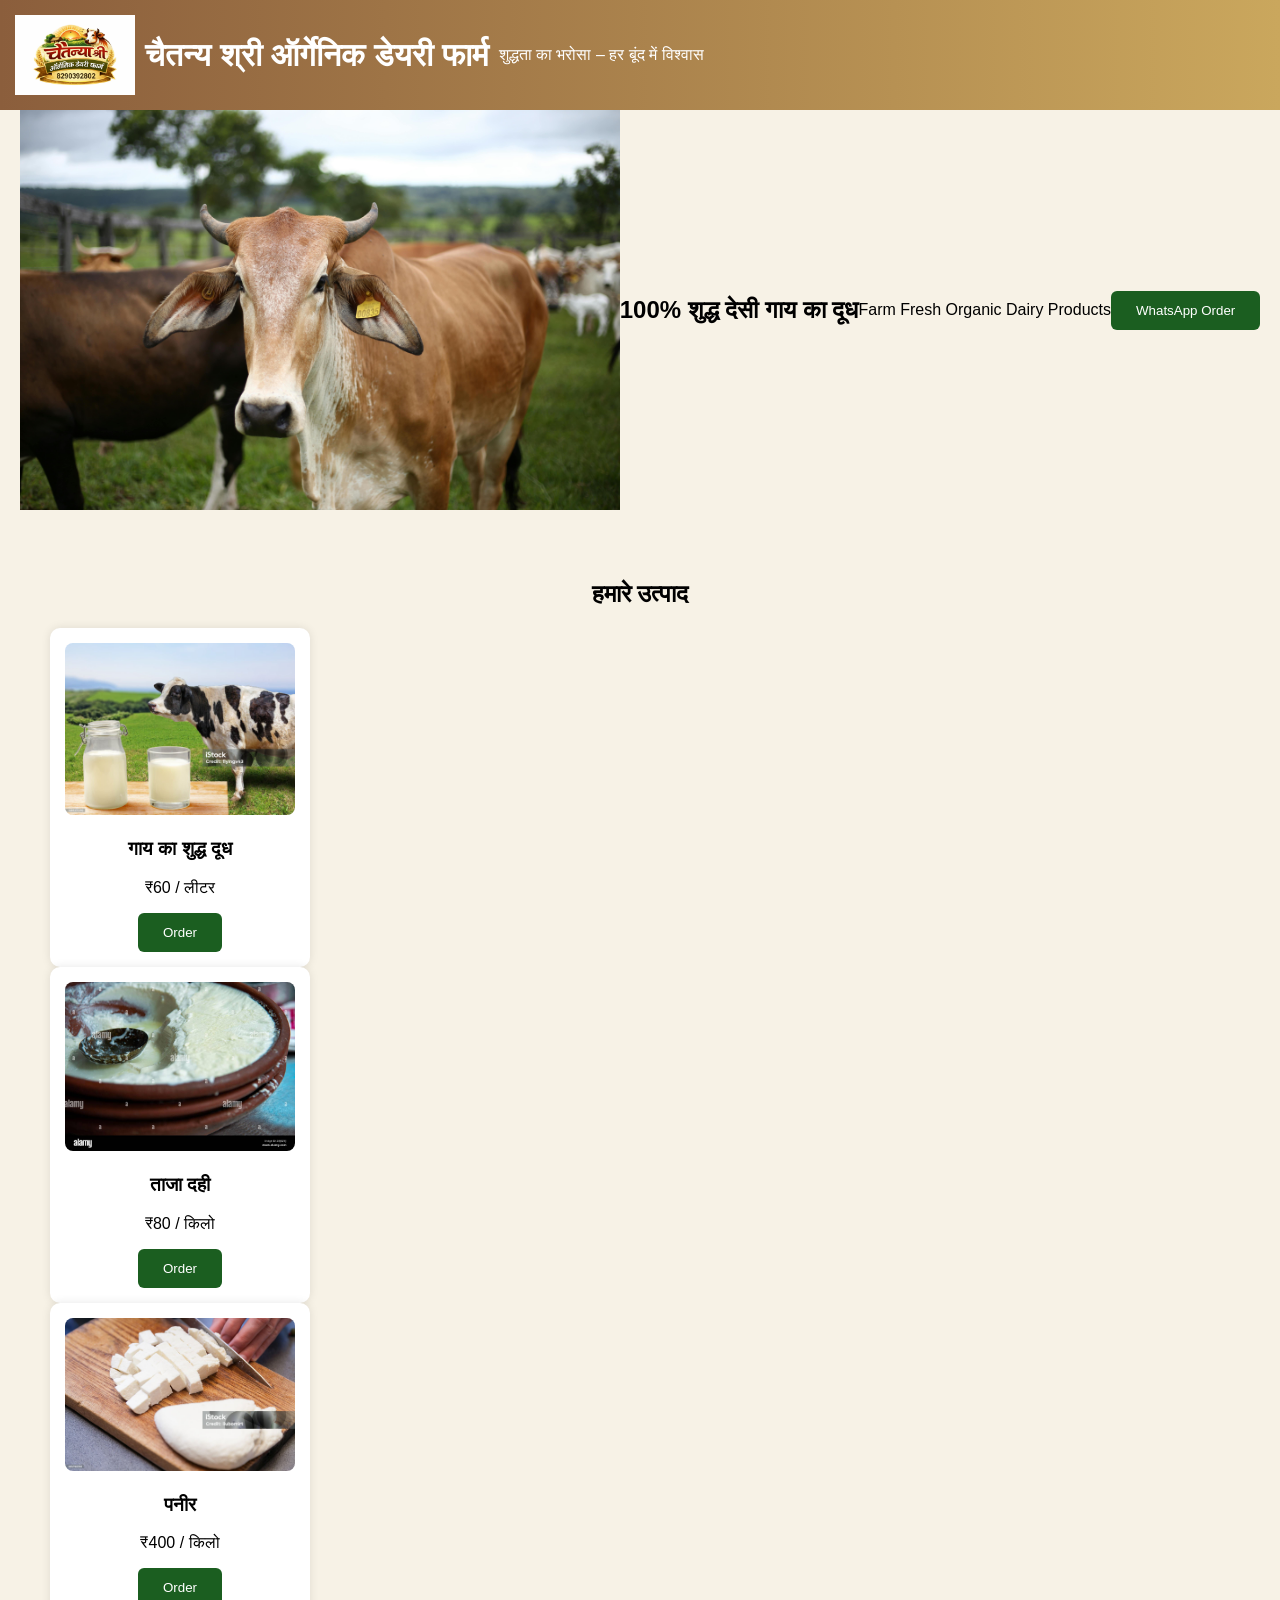
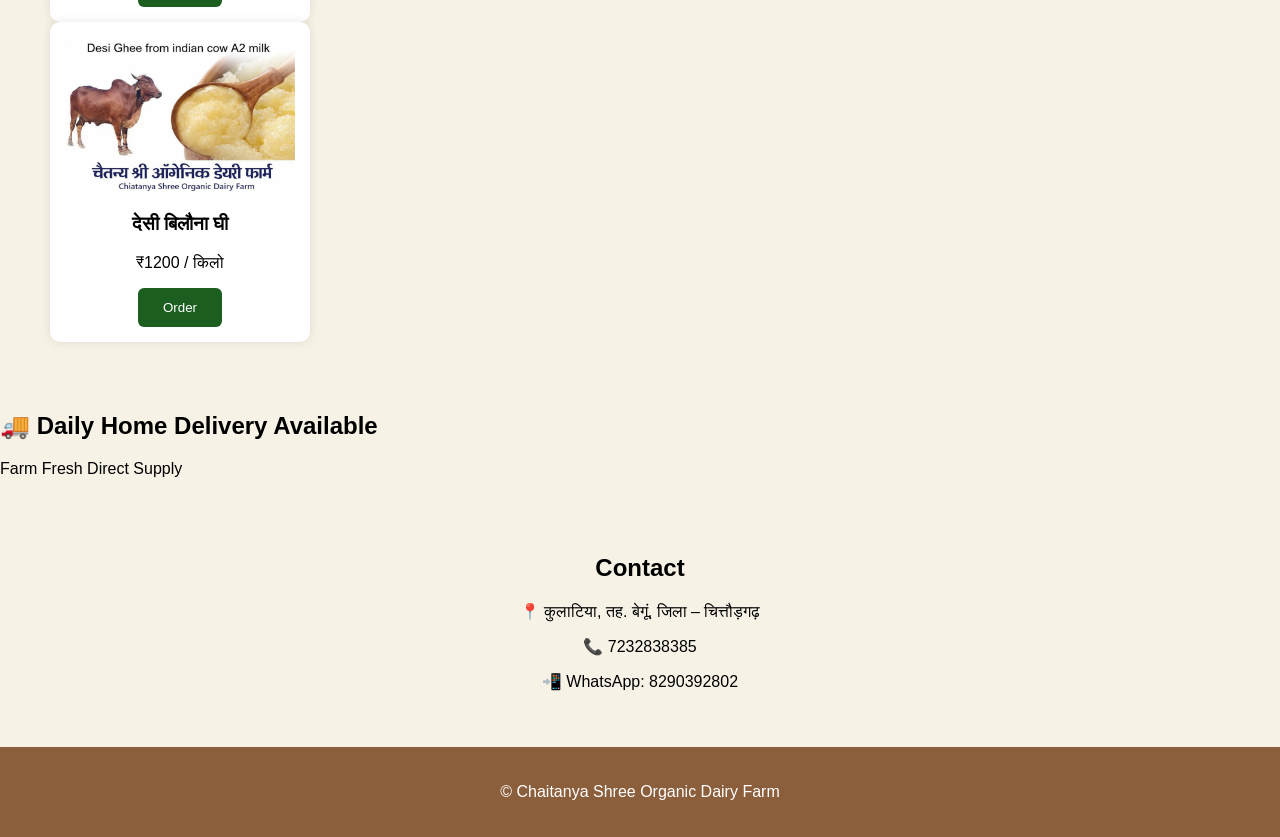
==== index.html @ 64e3fe4b "Update index.html" ====
<!DOCTYPE html>
<html lang="hi">
<head>

<meta charset="UTF-8">
<meta name="viewport" content="width=device-width, initial-scale=1.0">

<title>चैतन्य श्री ऑर्गेनिक डेयरी फार्म</title>

<link rel="stylesheet" href="style.css">

</head>

<body>

<header>

<div class="logo-area">

<img src="logo.png" width="120">

<h1>चैतन्य श्री ऑर्गेनिक डेयरी फार्म</h1>

<p>शुद्धता का भरोसा – हर बूंद में विश्वास</p>

</div>

</header>


<section class="hero">

<img src="pexels-gabrielacheloni-2191425 - Copy.jpg" width="600">

<h2>100% शुद्ध देसी गाय का दूध</h2>

<p>Farm Fresh Organic Dairy Products</p>

<button onclick="orderNow()">WhatsApp Order</button>

</section>


<section class="products">

<h2>हमारे उत्पाद</h2>


<div class="product">

<img src="milk.jpg" width="250">

<h3>गाय का शुद्ध दूध</h3>

<p>₹60 / लीटर</p>

<button onclick="orderNow()">Order</button>

</div>


<div class="product">

<img src="sweet-curd-or-sweet-dahi-2BJ02NJ.jpg" width="250">

<h3>ताजा दही</h3>

<p>₹80 / किलो</p>

<button onclick="orderNow()">Order</button>

</div>


<div class="product">

<img src="paneer.jpg" width="250">

<h3>पनीर</h3>

<p>₹400 / किलो</p>

<button onclick="orderNow()">Order</button>

</div>


<div class="product">

<img src="ghee.png" width="250">

<h3>देसी बिलौना घी</h3>

<p>₹1200 / किलो</p>

<button onclick="orderNow()">Order</button>

</div>


</section>


<section class="delivery">

<h2>🚚 Daily Home Delivery Available</h2>

<p>Farm Fresh Direct Supply</p>

</section>


<section class="contact">

<h2>Contact</h2>

<p>📍 कुलाटिया, तह. बेगूं, जिला – चित्तौड़गढ़</p>

<p>📞 7232838385</p>

<p>📲 WhatsApp: 8290392802</p>

</section>


<footer>

<p>© Chaitanya Shree Organic Dairy Farm</p>

</footer>


<script src="script.js"></script>

</body>
</html>
---- style.css ----
body{
font-family:Arial;
margin:0;
background:#f7f2e6;
}

/* HEADER */

header{
background:linear-gradient(to right,#8b5e3c,#caa75d);
padding:15px;
color:white;
}

.nav-container{
display:flex;
justify-content:space-between;
align-items:center;
max-width:1100px;
margin:auto;
}

.logo-area{
display:flex;
align-items:center;
gap:10px;
}

.logo{
width:60px;
border-radius:6px;
}

nav a{
color:white;
text-decoration:none;
margin:0 10px;
font-weight:bold;
}

/* HERO */

.hero{
background:url("images/cow.jpg");
background-size:cover;
background-position:center;
height:400px;
display:flex;
align-items:center;
justify-content:center;
}

.hero-overlay{
background:rgba(0,0,0,0.5);
padding:40px;
color:white;
text-align:center;
border-radius:10px;
}

/* BUTTON */

button{
background:#1b5e20;
color:white;
border:none;
padding:12px 25px;
cursor:pointer;
border-radius:6px;
}

/* PRODUCTS */

.products{
padding:50px;
text-align:center;
}

.product-grid{
display:flex;
flex-wrap:wrap;
justify-content:center;
gap:30px;
}

.product{
width:230px;
background:white;
padding:15px;
border-radius:10px;
box-shadow:0 0 10px rgba(0,0,0,0.1);
}

.product img{
width:100%;
border-radius:8px;
}

.price{
color:#1b5e20;
font-weight:bold;
}

/* STORY */

.story{
background:#f0e4c3;
padding:40px;
text-align:center;
}

/* GALLERY */

.gallery{
padding:40px;
text-align:center;
}

.gallery-grid{
display:flex;
flex-wrap:wrap;
justify-content:center;
gap:20px;
}

.gallery-grid img{
width:250px;
border-radius:10px;
}

/* REVIEWS */

.reviews{
background:#eee;
padding:40px;
text-align:center;
}

.review{
background:white;
padding:20px;
margin:10px auto;
max-width:400px;
border-radius:10px;
}

/* CONTACT */

.contact{
padding:40px;
text-align:center;
}

/* FOOTER */

footer{
background:#8b5e3c;
color:white;
text-align:center;
padding:20px;
}

/* WHATSAPP */

.whatsapp-float{
position:fixed;
bottom:20px;
right:20px;
background:#25d366;
color:white;
font-size:25px;
padding:15px;
border-radius:50%;
text-decoration:none;
}
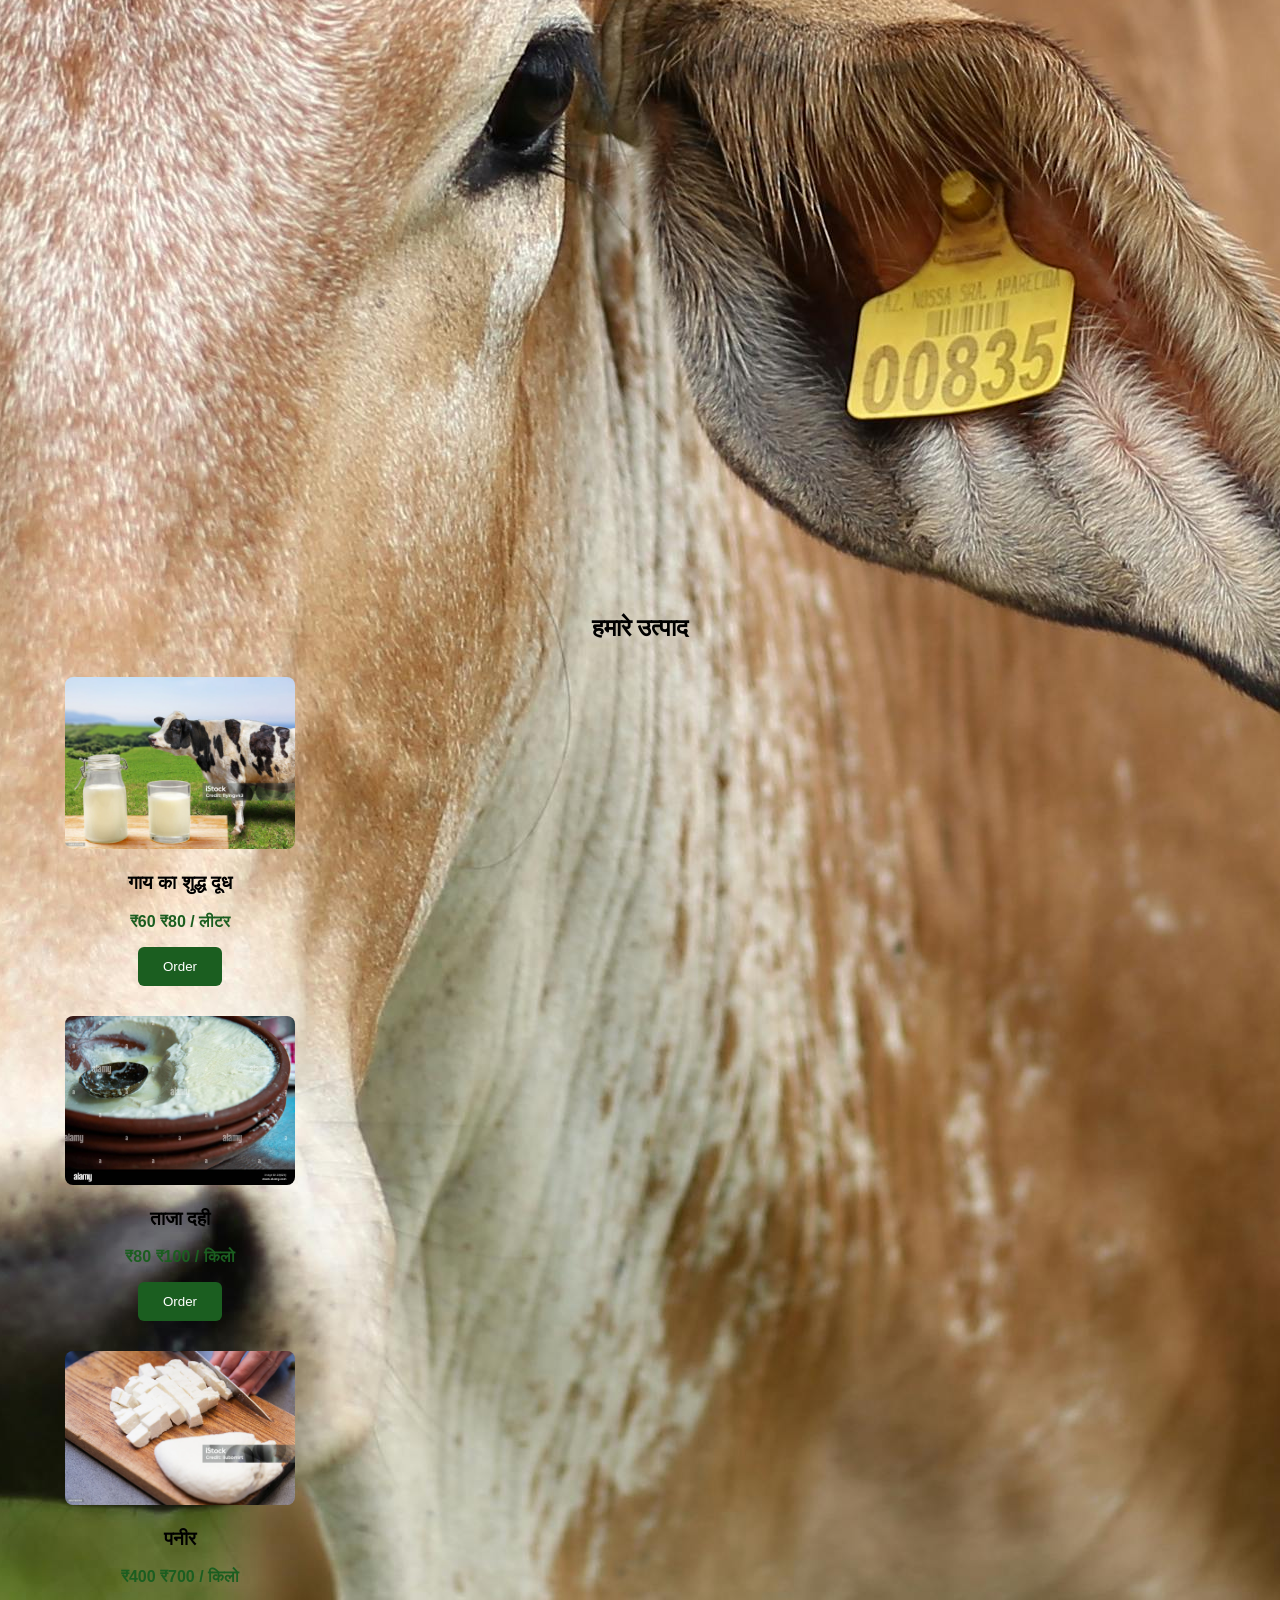
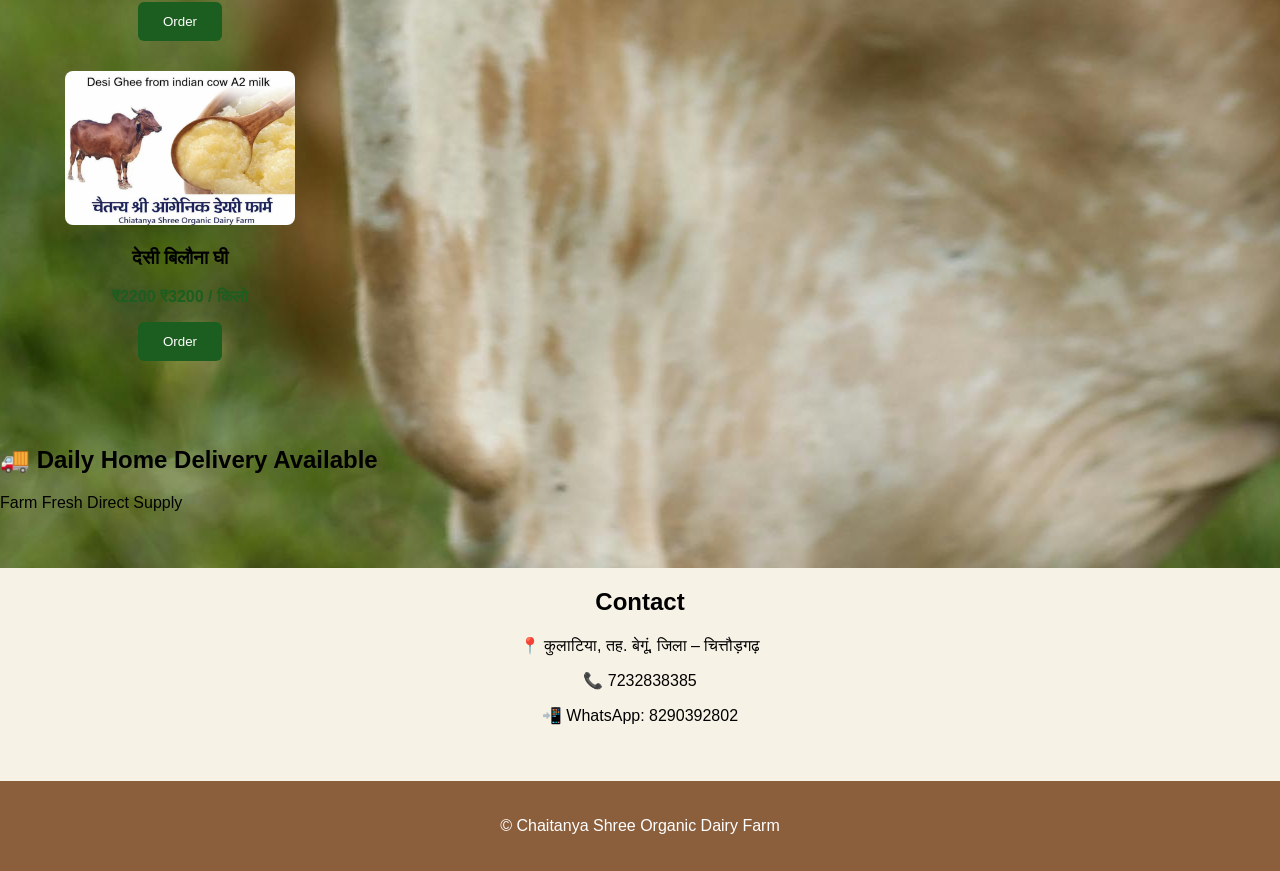
==== commit 296573e9: "Update index.html" ====
--- a/index.html
+++ b/index.html
@@ -17,11 +17,15 @@
 
 <div class="logo-area">
 
-<img src="logo.png" width="120">
+<img src="logo.png" class="logo">
+
+<div>
 
 <h1>चैतन्य श्री ऑर्गेनिक डेयरी फार्म</h1>
 
 <p>शुद्धता का भरोसा – हर बूंद में विश्वास</p>
+
+</div>
 
 </div>
 
@@ -30,7 +34,7 @@
 
 <section class="hero">
 
-<img src="pexels-gabrielacheloni-2191425 - Copy.jpg" width="600">
+<img src="pexels-gabrielacheloni-2191425 - Copy.jpg">
 
 <h2>100% शुद्ध देसी गाय का दूध</h2>
 
@@ -48,11 +52,14 @@
 
 <div class="product">
 
-<img src="milk.jpg" width="250">
+<img src="milk.jpg">
 
 <h3>गाय का शुद्ध दूध</h3>
 
-<p>₹60 / लीटर</p>
+<p class="price">
+<span class="new">₹60</span>
+<span class="old">₹80</span> / लीटर
+</p>
 
 <button onclick="orderNow()">Order</button>
 
@@ -61,11 +68,14 @@
 
 <div class="product">
 
-<img src="sweet-curd-or-sweet-dahi-2BJ02NJ.jpg" width="250">
+<img src="sweet-curd-or-sweet-dahi-2BJ02NJ.jpg">
 
 <h3>ताजा दही</h3>
 
-<p>₹80 / किलो</p>
+<p class="price">
+<span class="new">₹80</span>
+<span class="old">₹100</span> / किलो
+</p>
 
 <button onclick="orderNow()">Order</button>
 
@@ -74,11 +84,14 @@
 
 <div class="product">
 
-<img src="paneer.jpg" width="250">
+<img src="paneer.jpg">
 
 <h3>पनीर</h3>
 
-<p>₹400 / किलो</p>
+<p class="price">
+<span class="new">₹400</span>
+<span class="old">₹700</span> / किलो
+</p>
 
 <button onclick="orderNow()">Order</button>
 
@@ -87,11 +100,14 @@
 
 <div class="product">
 
-<img src="ghee.png" width="250">
+<img src="ghee.png">
 
 <h3>देसी बिलौना घी</h3>
 
-<p>₹1200 / किलो</p>
+<p class="price">
+<span class="new">₹2200</span>
+<span class="old">₹3200</span> / किलो
+</p>
 
 <button onclick="orderNow()">Order</button>
 
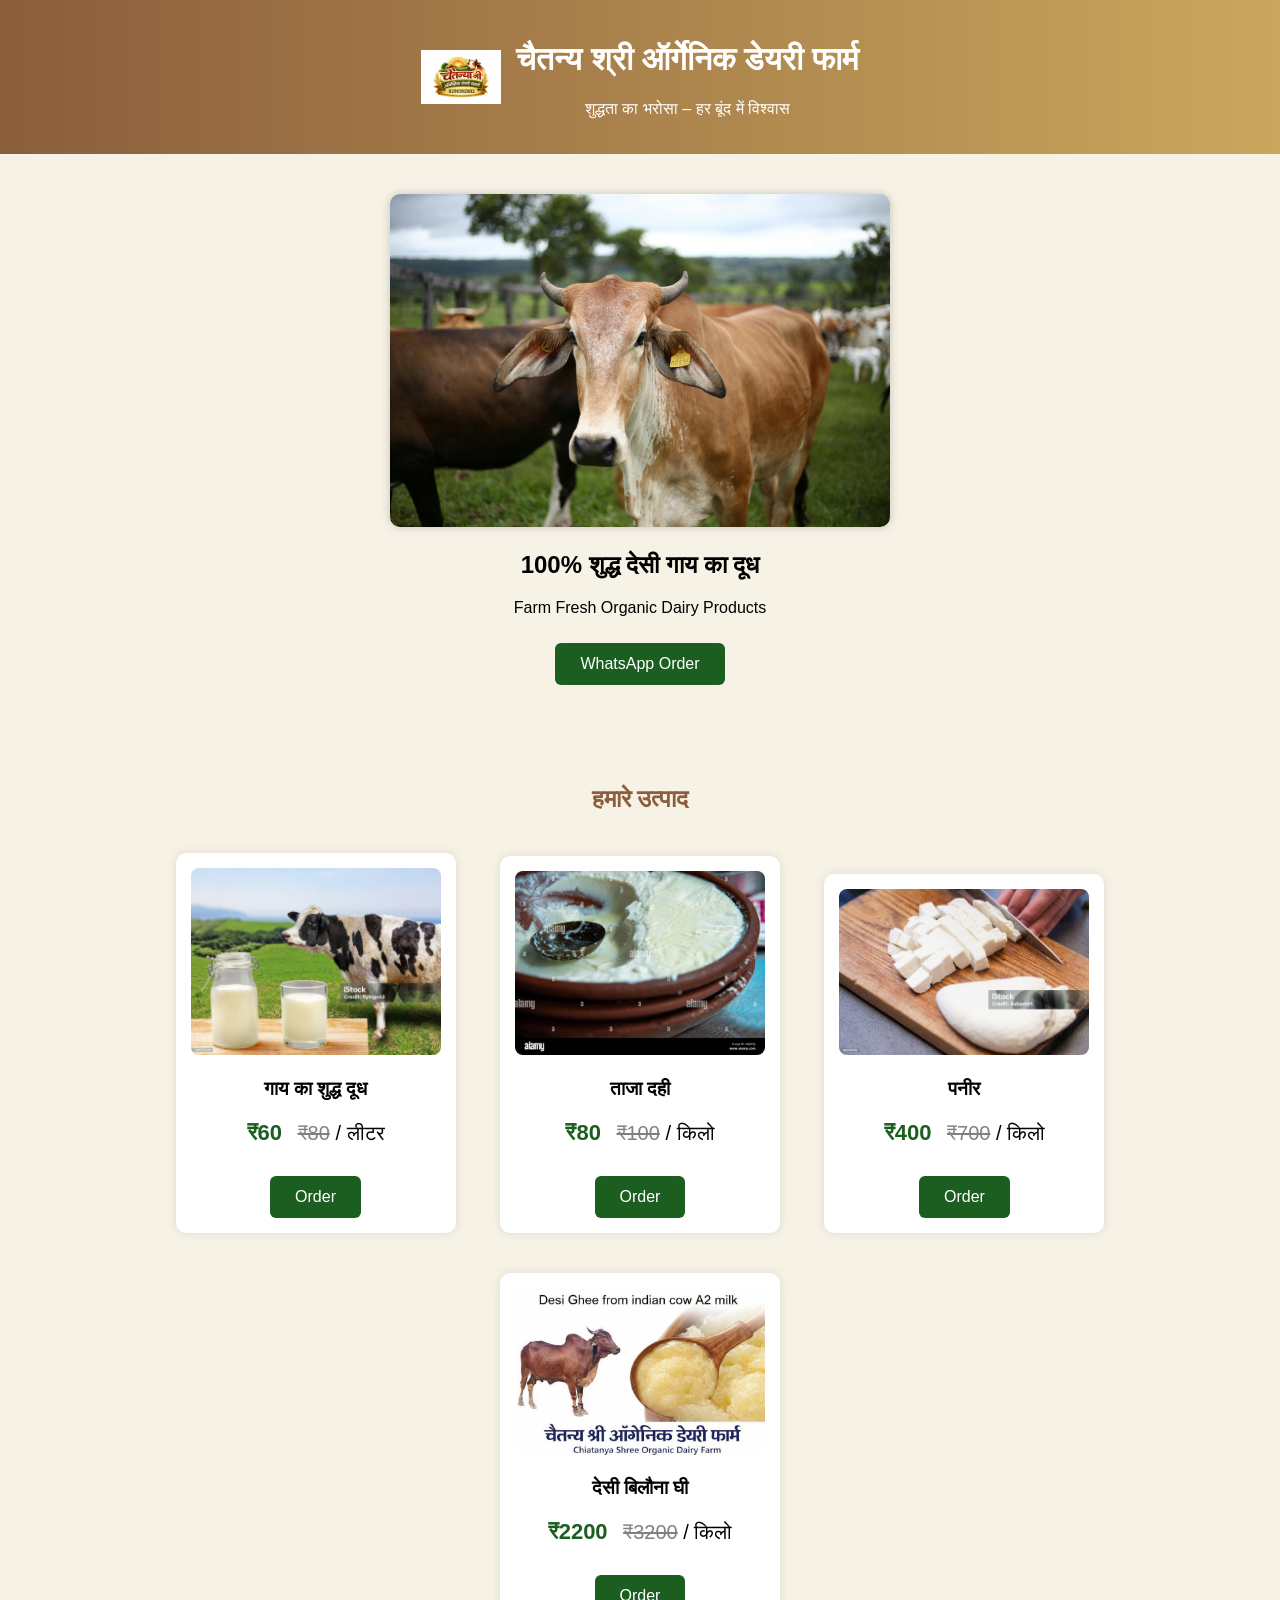
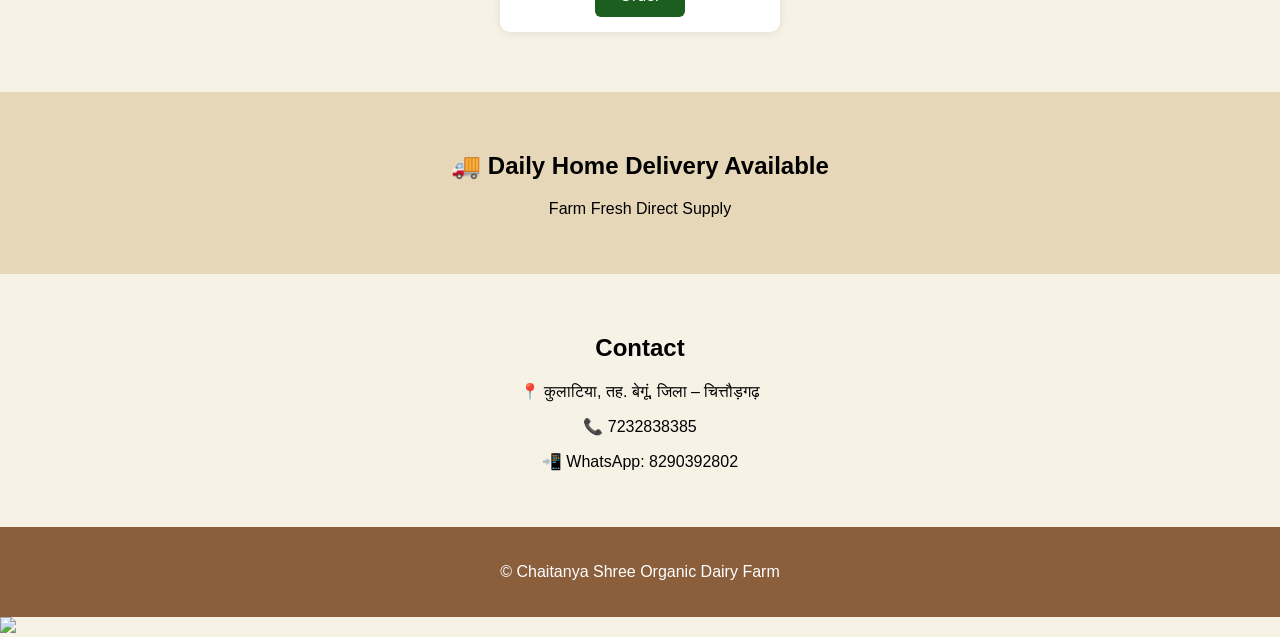
==== commit c6d68772: "Update index.html" ====
--- a/index.html
+++ b/index.html
@@ -57,8 +57,10 @@
 <h3>गाय का शुद्ध दूध</h3>
 
 <p class="price">
+
 <span class="new">₹60</span>
 <span class="old">₹80</span> / लीटर
+
 </p>
 
 <button onclick="orderNow()">Order</button>
@@ -73,8 +75,10 @@
 <h3>ताजा दही</h3>
 
 <p class="price">
+
 <span class="new">₹80</span>
 <span class="old">₹100</span> / किलो
+
 </p>
 
 <button onclick="orderNow()">Order</button>
@@ -89,8 +93,10 @@
 <h3>पनीर</h3>
 
 <p class="price">
+
 <span class="new">₹400</span>
 <span class="old">₹700</span> / किलो
+
 </p>
 
 <button onclick="orderNow()">Order</button>
@@ -105,8 +111,10 @@
 <h3>देसी बिलौना घी</h3>
 
 <p class="price">
+
 <span class="new">₹2200</span>
 <span class="old">₹3200</span> / किलो
+
 </p>
 
 <button onclick="orderNow()">Order</button>
@@ -146,6 +154,15 @@
 </footer>
 
 
+<!-- Floating WhatsApp Button -->
+
+<a href="https://wa.me/918290392802" class="whatsapp-float" target="_blank">
+
+<img src="https://cdn-icons-png.flaticon.com/512/733/733585.png">
+
+</a>
+
+
 <script src="script.js"></script>
 
 </body>
--- a/style.css
+++ b/style.css
@@ -1,175 +1,213 @@
 body{
-font-family:Arial;
+
+font-family: Arial;
+
 margin:0;
+
 background:#f7f2e6;
-}
+
+}
+
 
 /* HEADER */
 
 header{
+
 background:linear-gradient(to right,#8b5e3c,#caa75d);
+
+color:white;
+
+padding:20px;
+
+text-align:center;
+
+}
+
+.logo-area{
+
+display:flex;
+
+align-items:center;
+
+justify-content:center;
+
+gap:15px;
+
+}
+
+.logo{
+
+width:80px;
+
+}
+
+
+/* HERO */
+
+.hero{
+
+text-align:center;
+
+padding:40px;
+
+}
+
+.hero img{
+
+width:80%;
+
+max-width:500px;
+
+border-radius:10px;
+
+box-shadow:0 0 10px rgba(0,0,0,0.2);
+
+}
+
+
+/* BUTTON */
+
+button{
+
+background:#1b5e20;
+
+color:white;
+
+border:none;
+
+padding:12px 25px;
+
+margin-top:10px;
+
+cursor:pointer;
+
+border-radius:6px;
+
+font-size:16px;
+
+}
+
+button:hover{
+
+background:#2e7d32;
+
+}
+
+
+/* PRODUCTS */
+
+.products{
+
+padding:40px;
+
+text-align:center;
+
+}
+
+.products h2{
+
+color:#8b5e3c;
+
+}
+
+.product{
+
+display:inline-block;
+
+width:250px;
+
+margin:20px;
+
+background:white;
+
 padding:15px;
+
+border-radius:10px;
+
+box-shadow:0 0 10px rgba(0,0,0,0.1);
+
+transition:0.3s;
+
+}
+
+.product:hover{
+
+transform:scale(1.05);
+
+}
+
+.product img{
+
+width:100%;
+
+border-radius:8px;
+
+}
+
+
+/* PRICE */
+
+.price{
+
+font-size:20px;
+
+}
+
+.old{
+
+text-decoration:line-through;
+
+color:gray;
+
+margin-left:10px;
+
+}
+
+.new{
+
+color:#1b5e20;
+
+font-weight:bold;
+
+font-size:22px;
+
+}
+
+
+/* DELIVERY */
+
+.delivery{
+
+background:#e6d7b9;
+
+padding:40px;
+
+text-align:center;
+
+}
+
+
+/* CONTACT */
+
+.contact{
+
+padding:40px;
+
+text-align:center;
+
+}
+
+
+/* FOOTER */
+
+footer{
+
+background:#8b5e3c;
+
 color:white;
-}
-
-.nav-container{
-display:flex;
-justify-content:space-between;
-align-items:center;
-max-width:1100px;
-margin:auto;
-}
-
-.logo-area{
-display:flex;
-align-items:center;
-gap:10px;
-}
-
-.logo{
-width:60px;
-border-radius:6px;
-}
-
-nav a{
-color:white;
-text-decoration:none;
-margin:0 10px;
-font-weight:bold;
-}
-
-/* HERO */
-
-.hero{
-background:url("images/cow.jpg");
-background-size:cover;
-background-position:center;
-height:400px;
-display:flex;
-align-items:center;
-justify-content:center;
-}
-
-.hero-overlay{
-background:rgba(0,0,0,0.5);
-padding:40px;
-color:white;
-text-align:center;
-border-radius:10px;
-}
-
-/* BUTTON */
-
-button{
-background:#1b5e20;
-color:white;
-border:none;
-padding:12px 25px;
-cursor:pointer;
-border-radius:6px;
-}
-
-/* PRODUCTS */
-
-.products{
-padding:50px;
-text-align:center;
-}
-
-.product-grid{
-display:flex;
-flex-wrap:wrap;
-justify-content:center;
-gap:30px;
-}
-
-.product{
-width:230px;
-background:white;
-padding:15px;
-border-radius:10px;
-box-shadow:0 0 10px rgba(0,0,0,0.1);
-}
-
-.product img{
-width:100%;
-border-radius:8px;
-}
-
-.price{
-color:#1b5e20;
-font-weight:bold;
-}
-
-/* STORY */
-
-.story{
-background:#f0e4c3;
-padding:40px;
-text-align:center;
-}
-
-/* GALLERY */
-
-.gallery{
-padding:40px;
-text-align:center;
-}
-
-.gallery-grid{
-display:flex;
-flex-wrap:wrap;
-justify-content:center;
-gap:20px;
-}
-
-.gallery-grid img{
-width:250px;
-border-radius:10px;
-}
-
-/* REVIEWS */
-
-.reviews{
-background:#eee;
-padding:40px;
-text-align:center;
-}
-
-.review{
-background:white;
+
+text-align:center;
+
 padding:20px;
-margin:10px auto;
-max-width:400px;
-border-radius:10px;
-}
-
-/* CONTACT */
-
-.contact{
-padding:40px;
-text-align:center;
-}
-
-/* FOOTER */
-
-footer{
-background:#8b5e3c;
-color:white;
-text-align:center;
-padding:20px;
-}
-
-/* WHATSAPP */
-
-.whatsapp-float{
-position:fixed;
-bottom:20px;
-right:20px;
-background:#25d366;
-color:white;
-font-size:25px;
-padding:15px;
-border-radius:50%;
-text-decoration:none;
-}
+
+}
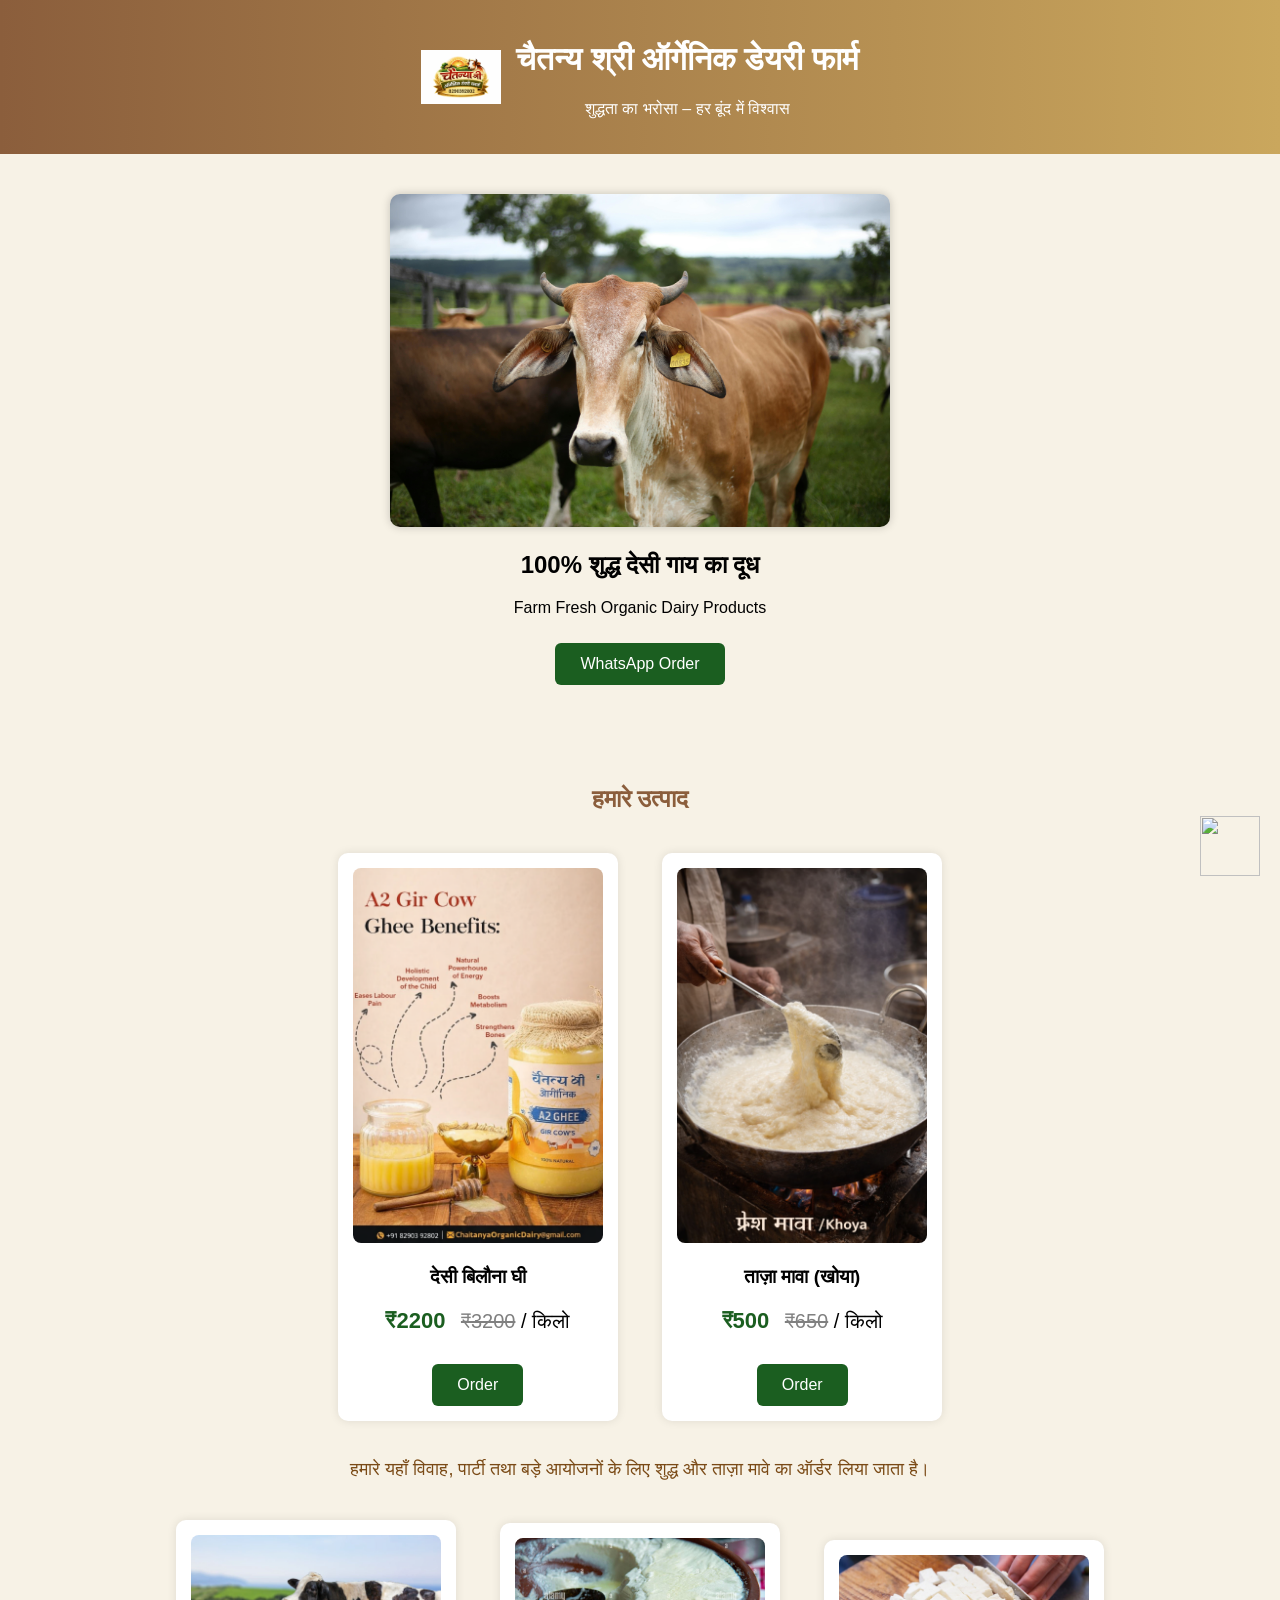
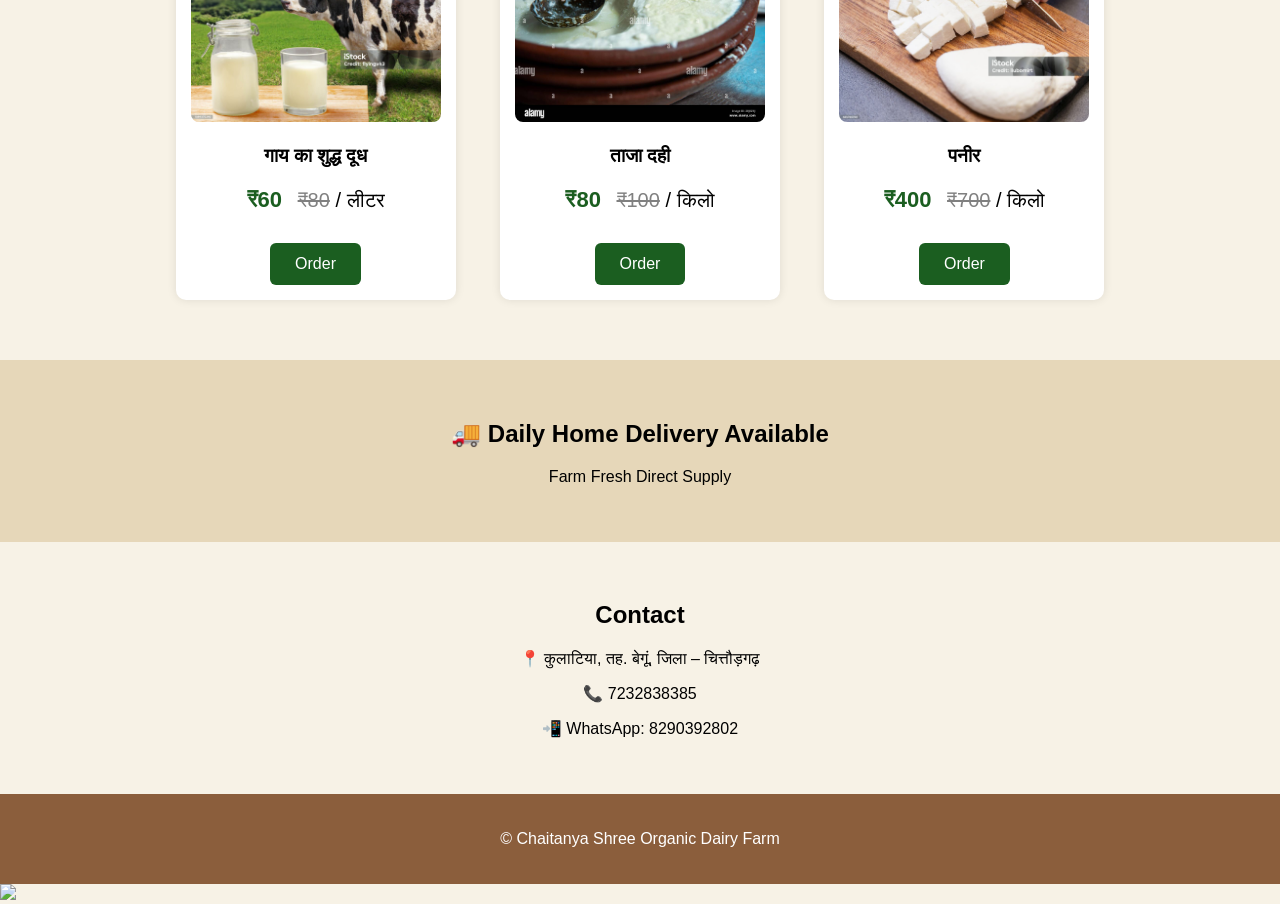
==== commit 4d7fe15d: "Update index.html" ====
--- a/index.html
+++ b/index.html
@@ -1,4 +1,5 @@
 <!DOCTYPE html>
+
 <html lang="hi">
 <head>
 
@@ -31,7 +32,6 @@
 
 </header>
 
-
 <section class="hero">
 
 <img src="pexels-gabrielacheloni-2191425 - Copy.jpg">
@@ -44,11 +44,53 @@
 
 </section>
 
-
 <section class="products">
 
 <h2>हमारे उत्पाद</h2>
 
+<!-- GHEE FIRST -->
+
+<div class="product">
+
+<img src="nuwe ghee.png">
+
+<h3>देसी बिलौना घी</h3>
+
+<p class="price">
+
+<span class="new">₹2200</span> <span class="old">₹3200</span> / किलो
+
+</p>
+
+<button onclick="orderNow()">Order</button>
+
+</div>
+
+<!-- MAWA SECOND -->
+
+<div class="product">
+
+<img src="mawa.png">
+
+<h3>ताज़ा मावा (खोया)</h3>
+
+<p class="price">
+
+<span class="new">₹500</span> <span class="old">₹650</span> / किलो
+
+</p>
+
+<button onclick="orderNow()">Order</button>
+
+</div>
+
+<p style="text-align:center;font-size:18px;color:#7a4a16;margin-bottom:20px;">
+
+हमारे यहाँ विवाह, पार्टी तथा बड़े आयोजनों के लिए शुद्ध और ताज़ा मावे का ऑर्डर लिया जाता है।
+
+</p>
+
+<!-- MILK -->
 
 <div class="product">
 
@@ -58,8 +100,7 @@
 
 <p class="price">
 
-<span class="new">₹60</span>
-<span class="old">₹80</span> / लीटर
+<span class="new">₹60</span> <span class="old">₹80</span> / लीटर
 
 </p>
 
@@ -67,6 +108,7 @@
 
 </div>
 
+<!-- DAHI -->
 
 <div class="product">
 
@@ -76,8 +118,7 @@
 
 <p class="price">
 
-<span class="new">₹80</span>
-<span class="old">₹100</span> / किलो
+<span class="new">₹80</span> <span class="old">₹100</span> / किलो
 
 </p>
 
@@ -85,6 +126,7 @@
 
 </div>
 
+<!-- PANEER -->
 
 <div class="product">
 
@@ -94,8 +136,7 @@
 
 <p class="price">
 
-<span class="new">₹400</span>
-<span class="old">₹700</span> / किलो
+<span class="new">₹400</span> <span class="old">₹700</span> / किलो
 
 </p>
 
@@ -103,27 +144,7 @@
 
 </div>
 
-
-<div class="product">
-
-<img src="ghee.png">
-
-<h3>देसी बिलौना घी</h3>
-
-<p class="price">
-
-<span class="new">₹2200</span>
-<span class="old">₹3200</span> / किलो
-
-</p>
-
-<button onclick="orderNow()">Order</button>
-
-</div>
-
-
 </section>
-
 
 <section class="delivery">
 
@@ -132,7 +153,6 @@
 <p>Farm Fresh Direct Supply</p>
 
 </section>
-
 
 <section class="contact">
 
@@ -146,13 +166,11 @@
 
 </section>
 
-
 <footer>
 
 <p>© Chaitanya Shree Organic Dairy Farm</p>
 
 </footer>
-
 
 <!-- Floating WhatsApp Button -->
 
@@ -162,6 +180,13 @@
 
 </a>
 
+<!-- Floating Instagram Button -->
+
+<a href="https://instagram.com/Chaitanya_dairy_farm_09" class="insta-float" target="_blank">
+
+<img src="https://cdn-icons-png.flaticon.com/512/2111/2111463.png">
+
+</a>
 
 <script src="script.js"></script>
 
--- a/style.css
+++ b/style.css
@@ -1,9 +1,7 @@
 body{
 
 font-family: Arial;
-
 margin:0;
-
 background:#f7f2e6;
 
 }
@@ -14,11 +12,8 @@
 header{
 
 background:linear-gradient(to right,#8b5e3c,#caa75d);
-
 color:white;
-
 padding:20px;
-
 text-align:center;
 
 }
@@ -26,11 +21,8 @@
 .logo-area{
 
 display:flex;
-
 align-items:center;
-
 justify-content:center;
-
 gap:15px;
 
 }
@@ -47,7 +39,6 @@
 .hero{
 
 text-align:center;
-
 padding:40px;
 
 }
@@ -55,11 +46,8 @@
 .hero img{
 
 width:80%;
-
 max-width:500px;
-
 border-radius:10px;
-
 box-shadow:0 0 10px rgba(0,0,0,0.2);
 
 }
@@ -70,19 +58,12 @@
 button{
 
 background:#1b5e20;
-
 color:white;
-
 border:none;
-
 padding:12px 25px;
-
 margin-top:10px;
-
 cursor:pointer;
-
 border-radius:6px;
-
 font-size:16px;
 
 }
@@ -99,7 +80,6 @@
 .products{
 
 padding:40px;
-
 text-align:center;
 
 }
@@ -113,19 +93,12 @@
 .product{
 
 display:inline-block;
-
 width:250px;
-
 margin:20px;
-
 background:white;
-
 padding:15px;
-
 border-radius:10px;
-
 box-shadow:0 0 10px rgba(0,0,0,0.1);
-
 transition:0.3s;
 
 }
@@ -139,7 +112,6 @@
 .product img{
 
 width:100%;
-
 border-radius:8px;
 
 }
@@ -156,9 +128,7 @@
 .old{
 
 text-decoration:line-through;
-
 color:gray;
-
 margin-left:10px;
 
 }
@@ -166,9 +136,7 @@
 .new{
 
 color:#1b5e20;
-
 font-weight:bold;
-
 font-size:22px;
 
 }
@@ -179,9 +147,7 @@
 .delivery{
 
 background:#e6d7b9;
-
 padding:40px;
-
 text-align:center;
 
 }
@@ -192,7 +158,6 @@
 .contact{
 
 padding:40px;
-
 text-align:center;
 
 }
@@ -203,11 +168,27 @@
 footer{
 
 background:#8b5e3c;
-
 color:white;
-
 text-align:center;
-
 padding:20px;
 
 }
+
+
+/* WHATSAPP FLOAT */
+
+.whatsapp-float{
+
+position:fixed;
+bottom:20px;
+right:20px;
+z-index:100;
+
+}
+
+.whatsapp-float img{
+
+width:60px;
+height:60px;
+
+}
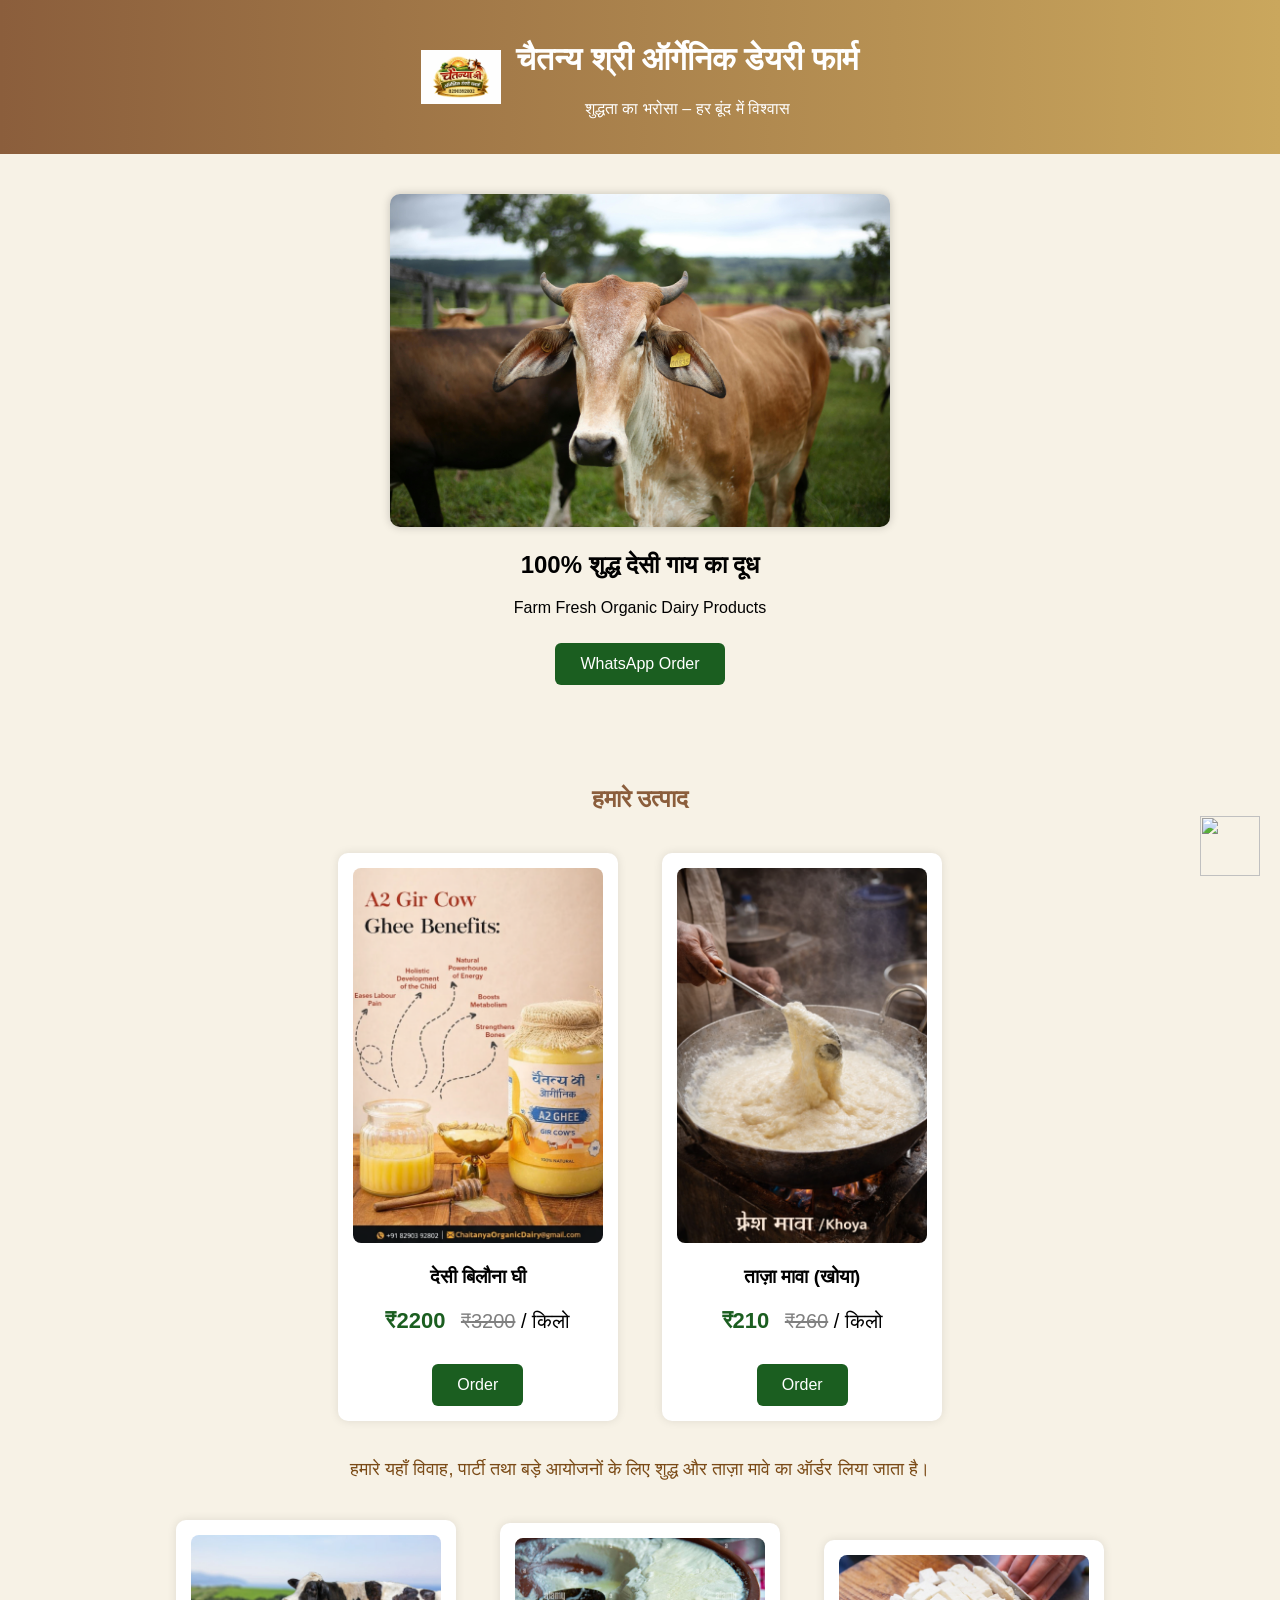
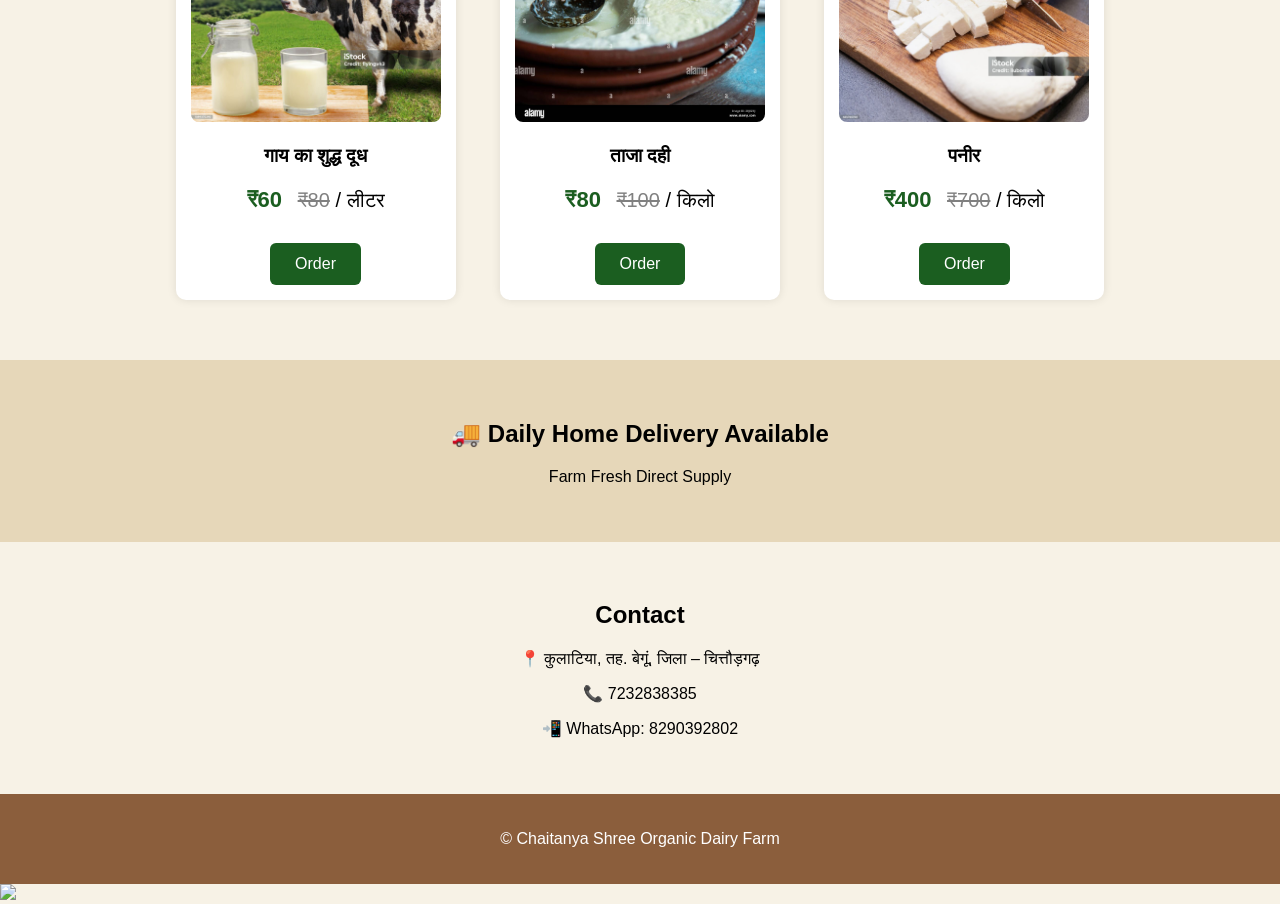
==== commit 33bf35fe: "Update index.html" ====
--- a/index.html
+++ b/index.html
@@ -48,7 +48,7 @@
 
 <h2>हमारे उत्पाद</h2>
 
-<!-- GHEE FIRST -->
+<!-- GHEE -->
 
 <div class="product">
 
@@ -66,7 +66,7 @@
 
 </div>
 
-<!-- MAWA SECOND -->
+<!-- MAWA -->
 
 <div class="product">
 
@@ -76,7 +76,7 @@
 
 <p class="price">
 
-<span class="new">₹500</span> <span class="old">₹650</span> / किलो
+<span class="new">₹210</span> <span class="old">₹260</span> / किलो
 
 </p>
 
@@ -172,19 +172,19 @@
 
 </footer>
 
-<!-- Floating WhatsApp Button -->
+<!-- WhatsApp Button -->
 
 <a href="https://wa.me/918290392802" class="whatsapp-float" target="_blank">
 
-<img src="https://cdn-icons-png.flaticon.com/512/733/733585.png">
+<img src="https://cdn-icons-png.flaticon.com/512/733/733585.png" width="55">
 
 </a>
 
-<!-- Floating Instagram Button -->
+<!-- Instagram Button -->
 
 <a href="https://instagram.com/Chaitanya_dairy_farm_09" class="insta-float" target="_blank">
 
-<img src="https://cdn-icons-png.flaticon.com/512/2111/2111463.png">
+<img src="https://cdn-icons-png.flaticon.com/512/2111/2111463.png" width="45">
 
 </a>
 
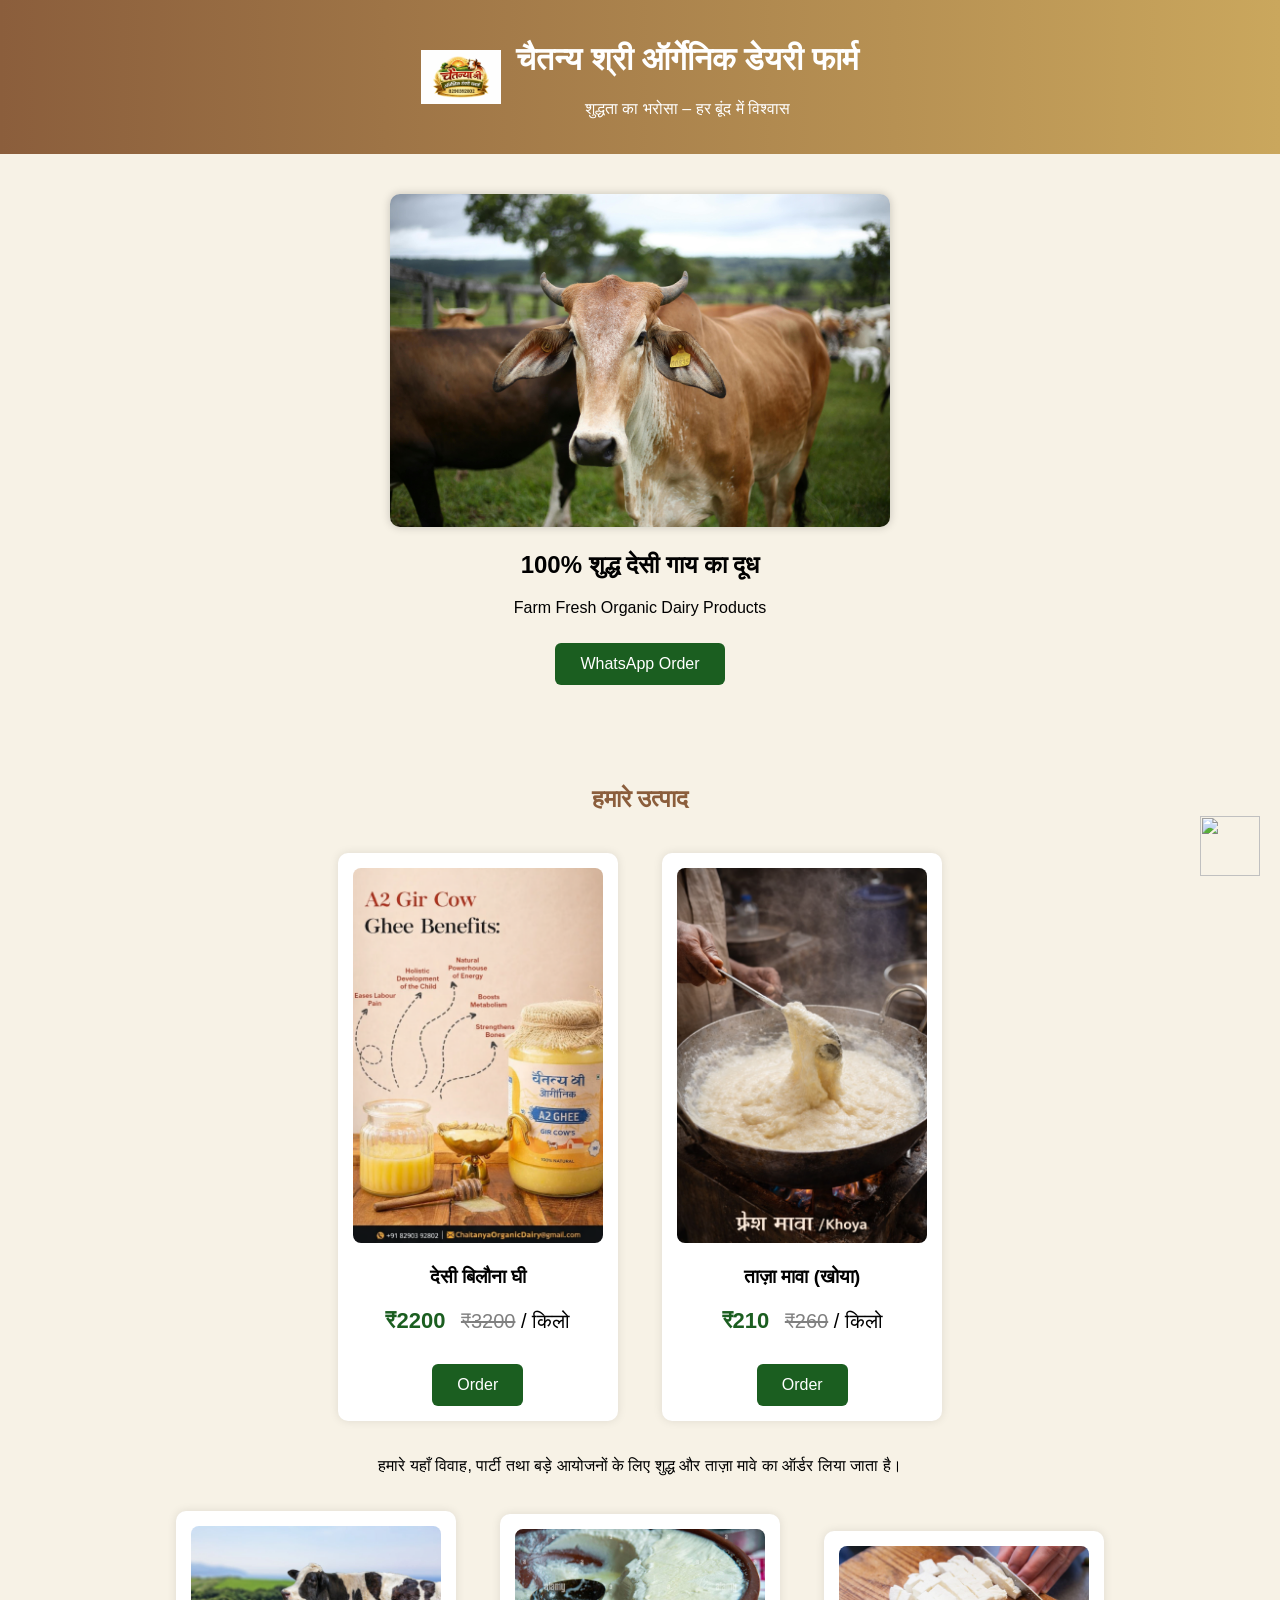
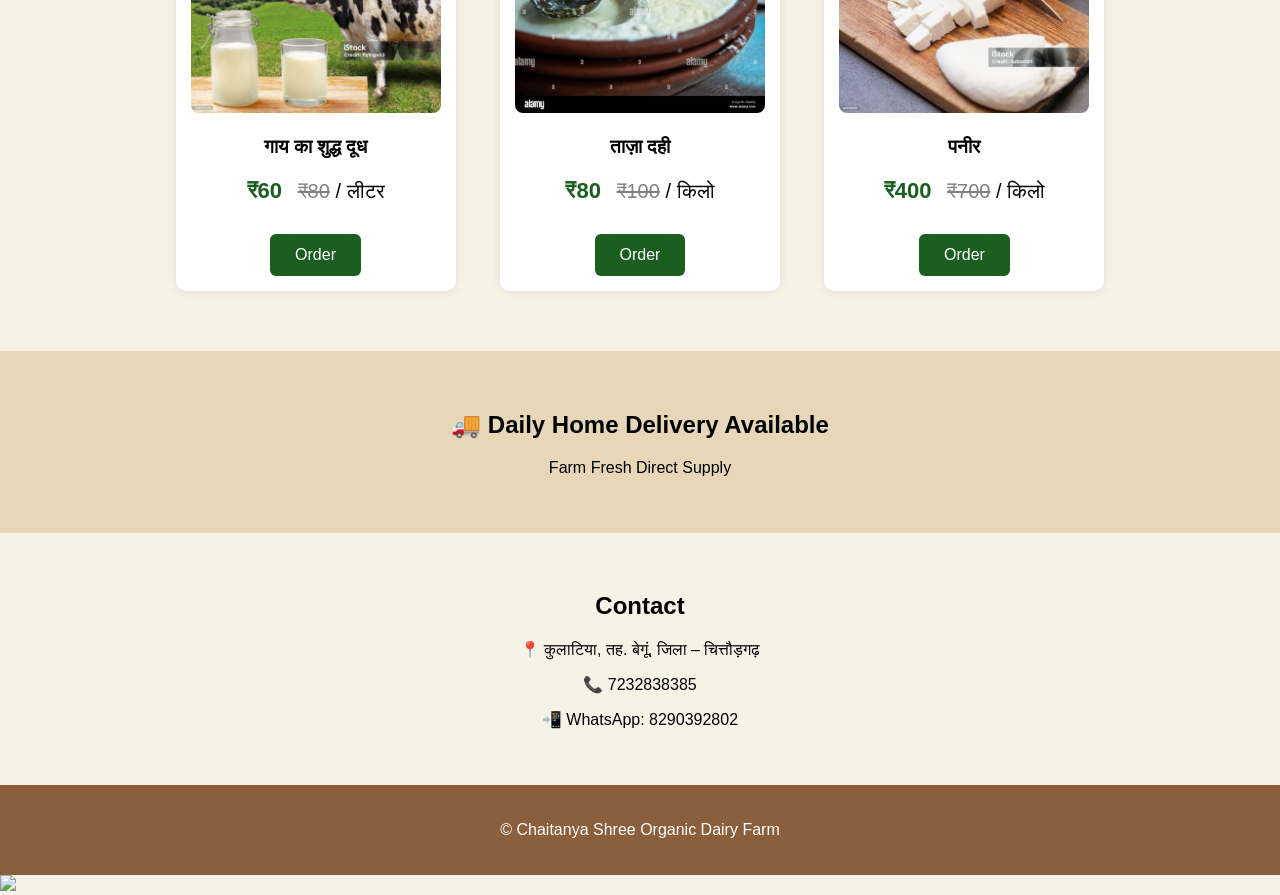
==== commit 0434bde4: "Update index.html" ====
--- a/index.html
+++ b/index.html
@@ -84,7 +84,7 @@
 
 </div>
 
-<p style="text-align:center;font-size:18px;color:#7a4a16;margin-bottom:20px;">
+<p class="mava-text">
 
 हमारे यहाँ विवाह, पार्टी तथा बड़े आयोजनों के लिए शुद्ध और ताज़ा मावे का ऑर्डर लिया जाता है।
 
@@ -114,7 +114,7 @@
 
 <img src="sweet-curd-or-sweet-dahi-2BJ02NJ.jpg">
 
-<h3>ताजा दही</h3>
+<h3>ताज़ा दही</h3>
 
 <p class="price">
 
@@ -172,19 +172,19 @@
 
 </footer>
 
-<!-- WhatsApp Button -->
+<!-- WhatsApp Floating Button -->
 
 <a href="https://wa.me/918290392802" class="whatsapp-float" target="_blank">
 
-<img src="https://cdn-icons-png.flaticon.com/512/733/733585.png" width="55">
+<img src="https://cdn-icons-png.flaticon.com/512/733/733585.png">
 
 </a>
 
-<!-- Instagram Button -->
+<!-- Instagram Floating Button -->
 
-<a href="https://instagram.com/Chaitanya_dairy_farm_09" class="insta-float" target="_blank">
+<a href="https://instagram.com/" class="insta-float" target="_blank">
 
-<img src="https://cdn-icons-png.flaticon.com/512/2111/2111463.png" width="45">
+<img src="https://cdn-icons-png.flaticon.com/512/2111/2111463.png">
 
 </a>
 
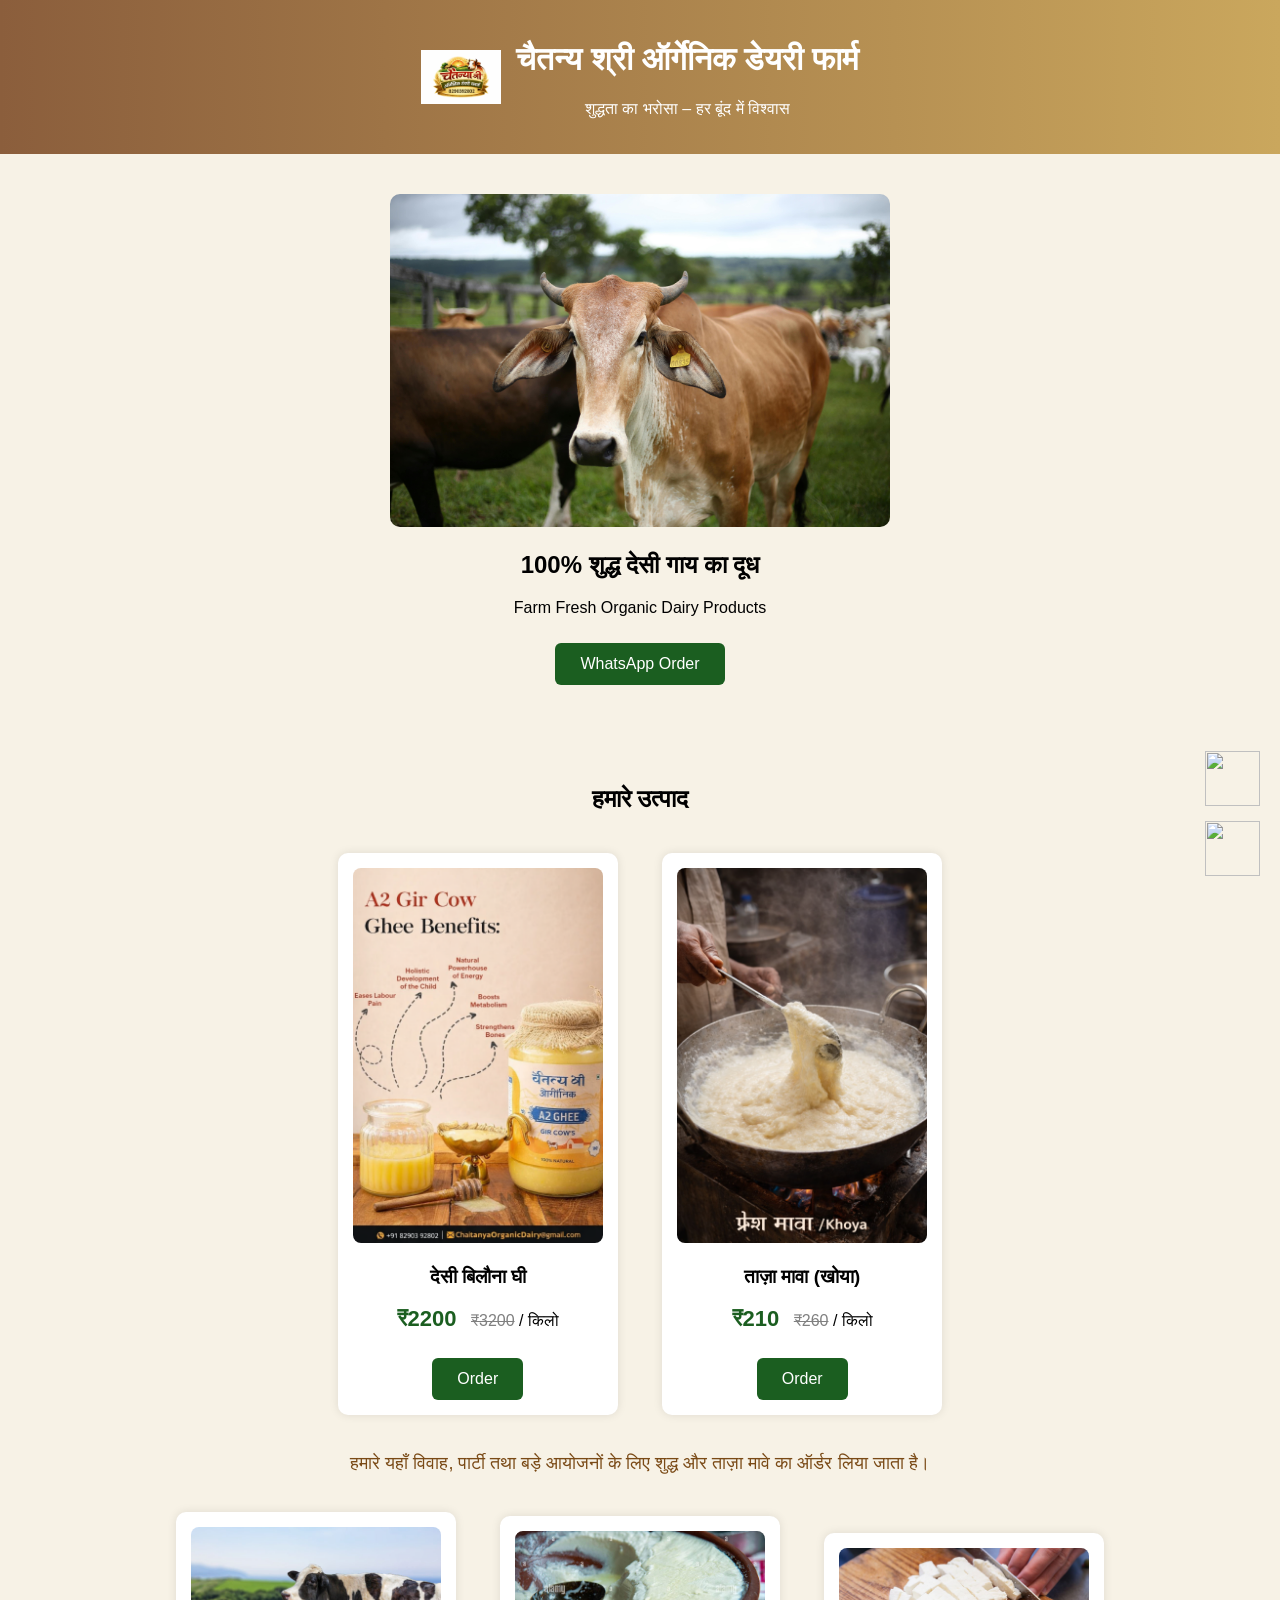
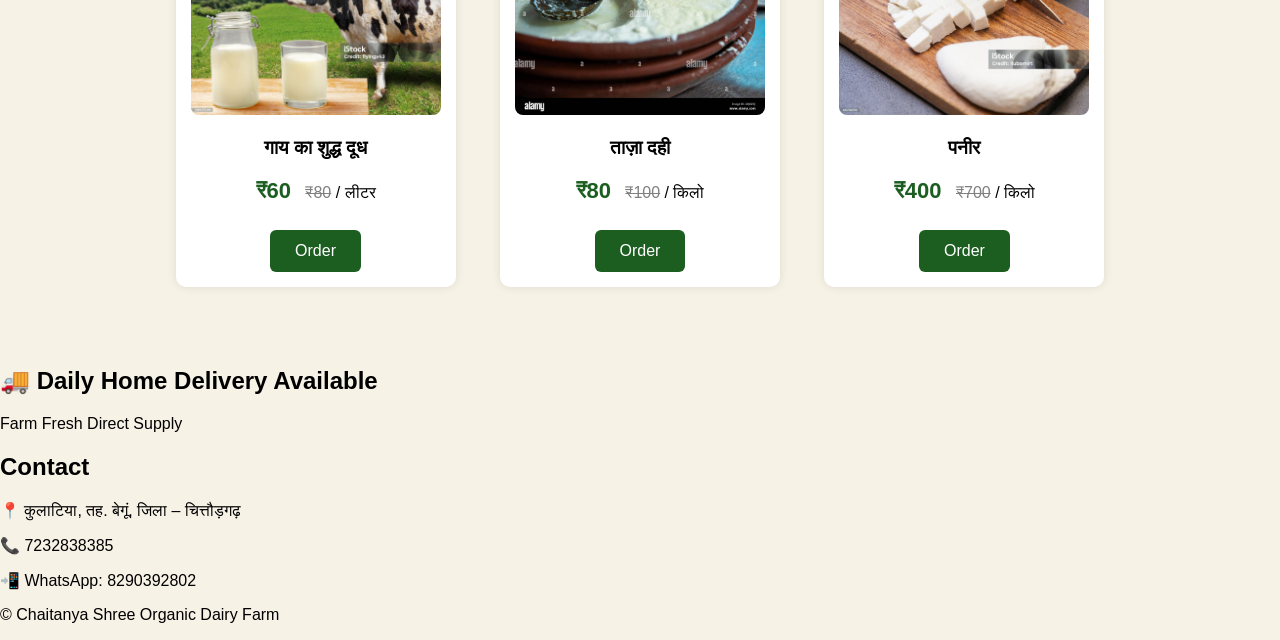
==== commit e5f058c9: "Update index.html" ====
--- a/index.html
+++ b/index.html
@@ -48,8 +48,6 @@
 
 <h2>हमारे उत्पाद</h2>
 
-<!-- GHEE -->
-
 <div class="product">
 
 <img src="nuwe ghee.png">
@@ -65,8 +63,6 @@
 <button onclick="orderNow()">Order</button>
 
 </div>
-
-<!-- MAWA -->
 
 <div class="product">
 
@@ -90,8 +86,6 @@
 
 </p>
 
-<!-- MILK -->
-
 <div class="product">
 
 <img src="milk.jpg">
@@ -108,8 +102,6 @@
 
 </div>
 
-<!-- DAHI -->
-
 <div class="product">
 
 <img src="sweet-curd-or-sweet-dahi-2BJ02NJ.jpg">
@@ -125,8 +117,6 @@
 <button onclick="orderNow()">Order</button>
 
 </div>
-
-<!-- PANEER -->
 
 <div class="product">
 
@@ -172,7 +162,7 @@
 
 </footer>
 
-<!-- WhatsApp Floating Button -->
+<!-- WhatsApp Button -->
 
 <a href="https://wa.me/918290392802" class="whatsapp-float" target="_blank">
 
@@ -180,7 +170,7 @@
 
 </a>
 
-<!-- Instagram Floating Button -->
+<!-- Instagram Button -->
 
 <a href="https://instagram.com/" class="insta-float" target="_blank">
 
--- a/style.css
+++ b/style.css
@@ -1,30 +1,39 @@
 body{
 
 font-family: Arial;
+
 margin:0;
+
 background:#f7f2e6;
 
 }
 
-
 /* HEADER */
 
 header{
 
 background:linear-gradient(to right,#8b5e3c,#caa75d);
+
 color:white;
+
+text-align:center;
+
 padding:20px;
-text-align:center;
 
 }
 
 .logo-area{
 
 display:flex;
+
 align-items:center;
+
 justify-content:center;
+
 gap:15px;
 
+flex-wrap:wrap;
+
 }
 
 .logo{
@@ -33,12 +42,12 @@
 
 }
 
-
 /* HERO */
 
 .hero{
 
 text-align:center;
+
 padding:40px;
 
 }
@@ -46,89 +55,79 @@
 .hero img{
 
 width:80%;
+
 max-width:500px;
+
 border-radius:10px;
-box-shadow:0 0 10px rgba(0,0,0,0.2);
-
-}
-
+
+}
 
 /* BUTTON */
 
 button{
 
 background:#1b5e20;
+
 color:white;
+
 border:none;
+
 padding:12px 25px;
+
 margin-top:10px;
+
 cursor:pointer;
+
 border-radius:6px;
+
 font-size:16px;
 
 }
 
-button:hover{
-
-background:#2e7d32;
-
-}
-
-
 /* PRODUCTS */
 
 .products{
 
 padding:40px;
-text-align:center;
-
-}
-
-.products h2{
-
-color:#8b5e3c;
+
+text-align:center;
 
 }
 
 .product{
 
 display:inline-block;
+
 width:250px;
+
 margin:20px;
+
 background:white;
+
 padding:15px;
+
 border-radius:10px;
+
 box-shadow:0 0 10px rgba(0,0,0,0.1);
-transition:0.3s;
-
-}
-
-.product:hover{
-
-transform:scale(1.05);
 
 }
 
 .product img{
 
 width:100%;
+
 border-radius:8px;
 
 }
 
-
 /* PRICE */
 
-.price{
-
-font-size:20px;
-
-}
-
 .old{
 
 text-decoration:line-through;
+
 color:gray;
+
 margin-left:10px;
 
 }
@@ -136,59 +135,81 @@
 .new{
 
 color:#1b5e20;
+
 font-weight:bold;
+
 font-size:22px;
 
 }
 
-
-/* DELIVERY */
-
-.delivery{
-
-background:#e6d7b9;
-padding:40px;
-text-align:center;
-
-}
-
-
-/* CONTACT */
-
-.contact{
-
-padding:40px;
-text-align:center;
-
-}
-
-
-/* FOOTER */
-
-footer{
-
-background:#8b5e3c;
-color:white;
-text-align:center;
-padding:20px;
-
-}
-
-
-/* WHATSAPP FLOAT */
+/* TEXT */
+
+.mava-text{
+
+text-align:center;
+
+font-size:18px;
+
+color:#7a4a16;
+
+}
+
+/* FLOAT BUTTONS */
 
 .whatsapp-float{
 
 position:fixed;
+
 bottom:20px;
+
 right:20px;
+
 z-index:100;
 
 }
 
 .whatsapp-float img{
 
-width:60px;
-height:60px;
-
-}
+width:55px;
+
+height:55px;
+
+}
+
+.insta-float{
+
+position:fixed;
+
+bottom:90px;
+
+right:20px;
+
+z-index:100;
+
+}
+
+.insta-float img{
+
+width:55px;
+
+height:55px;
+
+}
+
+/* MOBILE FIX */
+
+@media(max-width:768px){
+
+.whatsapp-float{
+
+bottom:20px;
+
+}
+
+.insta-float{
+
+bottom:85px;
+
+}
+
+}
